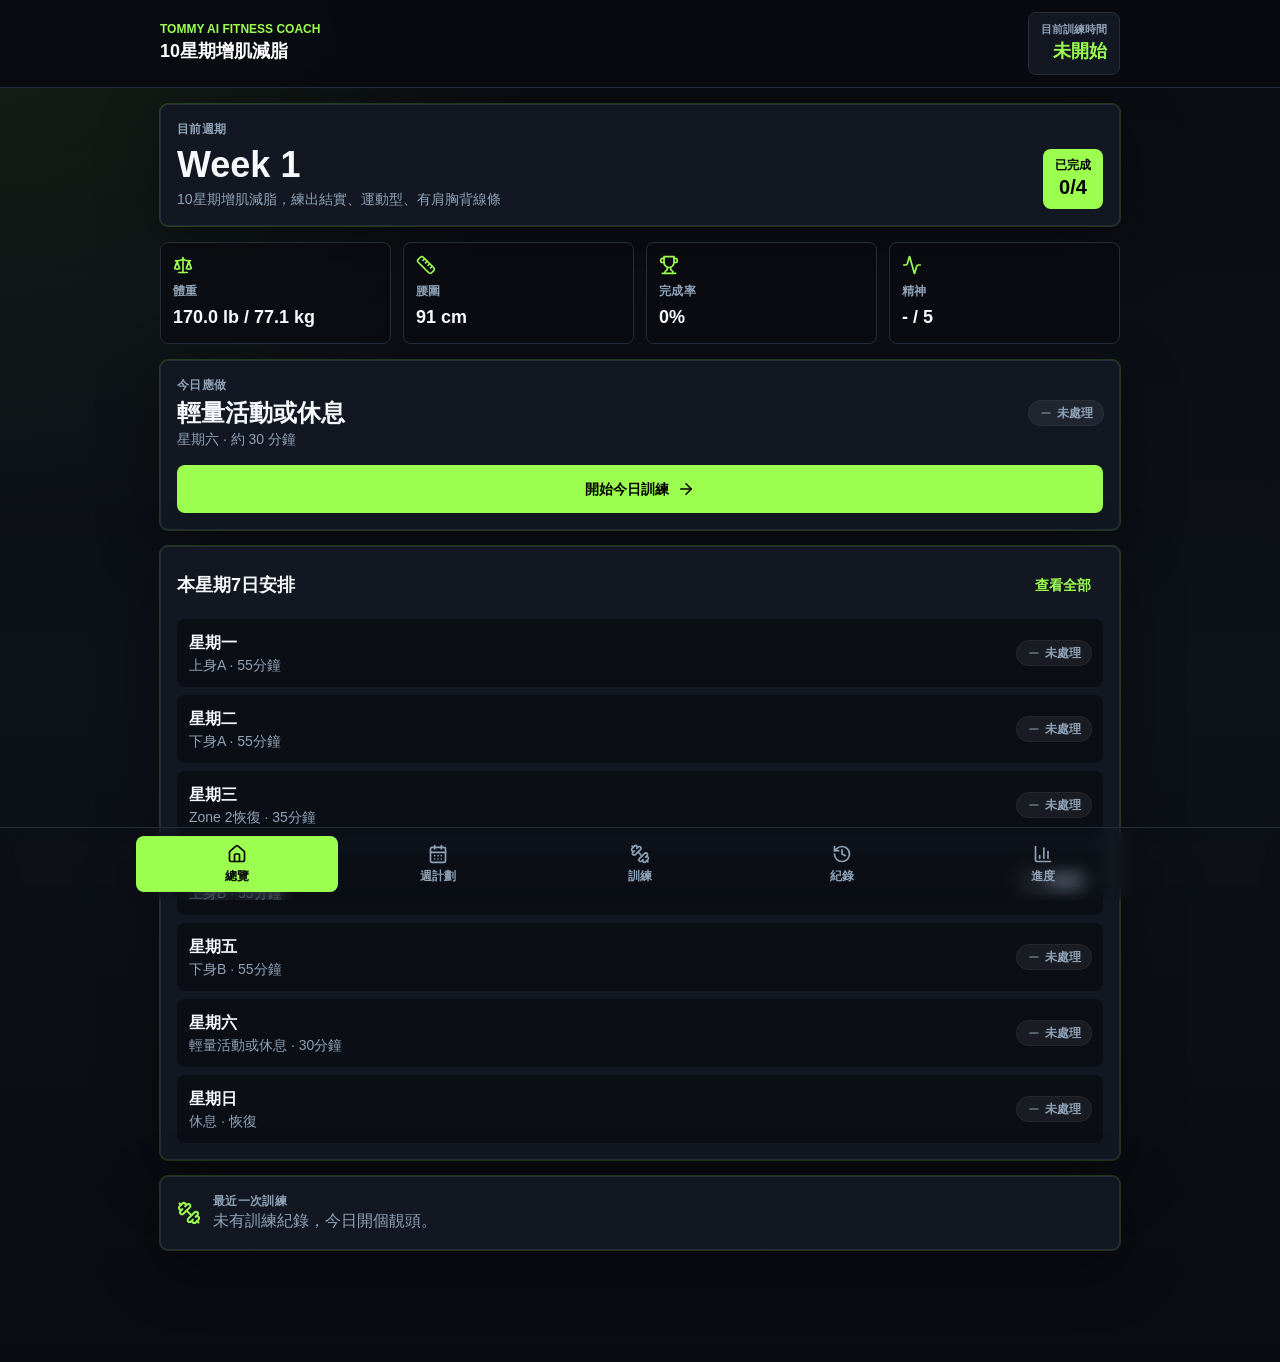
==== index.html @ ea5f0725 "Deploy Tommy AI Fitness Coach" ====
<!DOCTYPE html><html id="__next_error__"><head><meta charSet="utf-8"/><meta name="viewport" content="width=device-width, initial-scale=1"/><link rel="preload" as="script" fetchPriority="low" href="/_next/static/chunks/2uz5yjdt-r040.js"/><script src="/_next/static/chunks/0bneqg_22dmba.js" async=""></script><script src="/_next/static/chunks/0cio6w1yf64om.js" async=""></script><script src="/_next/static/chunks/3y5fb6rx3zgsy.js" async=""></script><script src="/_next/static/chunks/1cd140qaizyek.js" async=""></script><script src="/_next/static/chunks/turbopack-2ptw74b12ijmc.js" async=""></script><script src="/_next/static/chunks/02dpotjhc-8n2.js" async=""></script><script src="/_next/static/chunks/1bj5qfiddmqrp.js" async=""></script><link rel="preload" href="/_next/static/chunks/2_9sm8iqjrx6s.css" as="style"/><title>Tommy AI Fitness Coach</title><meta name="description" content="手機優先個人健身追蹤 Web App"/><script src="/_next/static/chunks/0cz1d0mv5g_q7.js" noModule=""></script></head><body><div hidden=""><!--$--><!--/$--></div><script src="/_next/static/chunks/2uz5yjdt-r040.js" id="_R_" async=""></script><script>(self.__next_f=self.__next_f||[]).push([0])</script><script>self.__next_f.push([1,"1:\"$Sreact.fragment\"\n2:I[59665,[\"/_next/static/chunks/02dpotjhc-8n2.js\",\"/_next/static/chunks/1bj5qfiddmqrp.js\"],\"AppShell\"]\n3:I[89135,[\"/_next/static/chunks/02dpotjhc-8n2.js\",\"/_next/static/chunks/1bj5qfiddmqrp.js\"],\"default\"]\n4:I[79909,[\"/_next/static/chunks/02dpotjhc-8n2.js\",\"/_next/static/chunks/1bj5qfiddmqrp.js\"],\"default\"]\n6:I[60683,[\"/_next/static/chunks/02dpotjhc-8n2.js\",\"/_next/static/chunks/1bj5qfiddmqrp.js\"],\"OutletBoundary\"]\n7:\"$Sreact.suspense\"\n9:I[60683,[\"/_next/static/chunks/02dpotjhc-8n2.js\",\"/_next/static/chunks/1bj5qfiddmqrp.js\"],\"ViewportBoundary\"]\nb:I[60683,[\"/_next/static/chunks/02dpotjhc-8n2.js\",\"/_next/static/chunks/1bj5qfiddmqrp.js\"],\"MetadataBoundary\"]\nd:I[41071,[\"/_next/static/chunks/02dpotjhc-8n2.js\",\"/_next/static/chunks/1bj5qfiddmqrp.js\"],\"default\",1]\n:HL[\"/_next/static/chunks/2_9sm8iqjrx6s.css\",\"style\"]\n"])</script><script>self.__next_f.push([1,"0:{\"P\":null,\"c\":[\"\",\"\"],\"q\":\"\",\"i\":false,\"f\":[[[\"\",{\"children\":[\"__PAGE__\",{}]},\"$undefined\",\"$undefined\",16],[[\"$\",\"$1\",\"c\",{\"children\":[[[\"$\",\"link\",\"0\",{\"rel\":\"stylesheet\",\"href\":\"/_next/static/chunks/2_9sm8iqjrx6s.css\",\"precedence\":\"next\",\"crossOrigin\":\"$undefined\",\"nonce\":\"$undefined\"}],[\"$\",\"script\",\"script-0\",{\"src\":\"/_next/static/chunks/02dpotjhc-8n2.js\",\"async\":true,\"nonce\":\"$undefined\"}],[\"$\",\"script\",\"script-1\",{\"src\":\"/_next/static/chunks/1bj5qfiddmqrp.js\",\"async\":true,\"nonce\":\"$undefined\"}]],[\"$\",\"html\",null,{\"lang\":\"zh-Hant\",\"children\":[\"$\",\"body\",null,{\"children\":[\"$\",\"$L2\",null,{\"children\":[\"$\",\"$L3\",null,{\"parallelRouterKey\":\"children\",\"error\":\"$undefined\",\"errorStyles\":\"$undefined\",\"errorScripts\":\"$undefined\",\"template\":[\"$\",\"$L4\",null,{}],\"templateStyles\":\"$undefined\",\"templateScripts\":\"$undefined\",\"notFound\":[[[\"$\",\"title\",null,{\"children\":\"404: This page could not be found.\"}],[\"$\",\"div\",null,{\"style\":{\"fontFamily\":\"system-ui,\\\"Segoe UI\\\",Roboto,Helvetica,Arial,sans-serif,\\\"Apple Color Emoji\\\",\\\"Segoe UI Emoji\\\"\",\"height\":\"100vh\",\"textAlign\":\"center\",\"display\":\"flex\",\"flexDirection\":\"column\",\"alignItems\":\"center\",\"justifyContent\":\"center\"},\"children\":[\"$\",\"div\",null,{\"children\":[[\"$\",\"style\",null,{\"dangerouslySetInnerHTML\":{\"__html\":\"body{color:#000;background:#fff;margin:0}.next-error-h1{border-right:1px solid rgba(0,0,0,.3)}@media (prefers-color-scheme:dark){body{color:#fff;background:#000}.next-error-h1{border-right:1px solid rgba(255,255,255,.3)}}\"}}],[\"$\",\"h1\",null,{\"className\":\"next-error-h1\",\"style\":{\"display\":\"inline-block\",\"margin\":\"0 20px 0 0\",\"padding\":\"0 23px 0 0\",\"fontSize\":24,\"fontWeight\":500,\"verticalAlign\":\"top\",\"lineHeight\":\"49px\"},\"children\":404}],[\"$\",\"div\",null,{\"style\":{\"display\":\"inline-block\"},\"children\":[\"$\",\"h2\",null,{\"style\":{\"fontSize\":14,\"fontWeight\":400,\"lineHeight\":\"49px\",\"margin\":0},\"children\":\"This page could not be found.\"}]}]]}]}]],[]],\"forbidden\":\"$undefined\",\"unauthorized\":\"$undefined\"}]}]}]}]]}],{\"children\":[[\"$\",\"$1\",\"c\",{\"children\":[\"$L5\",null,[\"$\",\"$L6\",null,{\"children\":[\"$\",\"$7\",null,{\"name\":\"Next.MetadataOutlet\",\"children\":\"$@8\"}]}]]}],{},null,false,null]},null,false,null],[\"$\",\"$1\",\"h\",{\"children\":[null,[\"$\",\"$L9\",null,{\"children\":\"$La\"}],[\"$\",\"div\",null,{\"hidden\":true,\"children\":[\"$\",\"$Lb\",null,{\"children\":[\"$\",\"$7\",null,{\"name\":\"Next.Metadata\",\"children\":\"$Lc\"}]}]}],null]}],false]],\"m\":\"$undefined\",\"G\":[\"$d\",[[\"$\",\"link\",\"0\",{\"rel\":\"stylesheet\",\"href\":\"/_next/static/chunks/2_9sm8iqjrx6s.css\",\"precedence\":\"next\",\"crossOrigin\":\"$undefined\",\"nonce\":\"$undefined\"}]]],\"S\":true,\"h\":null,\"s\":\"$undefined\",\"l\":\"$undefined\",\"p\":\"$undefined\",\"d\":\"$undefined\",\"b\":\"LZ58q_IT8eEqpa28aE4I2\"}\n"])</script><script>self.__next_f.push([1,"5:E{\"digest\":\"NEXT_REDIRECT;replace;/dashboard;307;\"}\n"])</script><script>self.__next_f.push([1,"a:[[\"$\",\"meta\",\"0\",{\"charSet\":\"utf-8\"}],[\"$\",\"meta\",\"1\",{\"name\":\"viewport\",\"content\":\"width=device-width, initial-scale=1\"}]]\n"])</script><script>self.__next_f.push([1,"8:null\nc:[[\"$\",\"title\",\"0\",{\"children\":\"Tommy AI Fitness Coach\"}],[\"$\",\"meta\",\"1\",{\"name\":\"description\",\"content\":\"手機優先個人健身追蹤 Web App\"}]]\n"])</script></body></html>
---- _next/static/chunks/2_9sm8iqjrx6s.css ----
*,:before,:after,::backdrop{--tw-border-spacing-x:0;--tw-border-spacing-y:0;--tw-translate-x:0;--tw-translate-y:0;--tw-rotate:0;--tw-skew-x:0;--tw-skew-y:0;--tw-scale-x:1;--tw-scale-y:1;--tw-pan-x: ;--tw-pan-y: ;--tw-pinch-zoom: ;--tw-scroll-snap-strictness:proximity;--tw-gradient-from-position: ;--tw-gradient-via-position: ;--tw-gradient-to-position: ;--tw-ordinal: ;--tw-slashed-zero: ;--tw-numeric-figure: ;--tw-numeric-spacing: ;--tw-numeric-fraction: ;--tw-ring-inset: ;--tw-ring-offset-width:0px;--tw-ring-offset-color:#fff;--tw-ring-color:#3b82f680;--tw-ring-offset-shadow:0 0 #0000;--tw-ring-shadow:0 0 #0000;--tw-shadow:0 0 #0000;--tw-shadow-colored:0 0 #0000;--tw-blur: ;--tw-brightness: ;--tw-contrast: ;--tw-grayscale: ;--tw-hue-rotate: ;--tw-invert: ;--tw-saturate: ;--tw-sepia: ;--tw-drop-shadow: ;--tw-backdrop-blur: ;--tw-backdrop-brightness: ;--tw-backdrop-contrast: ;--tw-backdrop-grayscale: ;--tw-backdrop-hue-rotate: ;--tw-backdrop-invert: ;--tw-backdrop-opacity: ;--tw-backdrop-saturate: ;--tw-backdrop-sepia: ;--tw-contain-size: ;--tw-contain-layout: ;--tw-contain-paint: ;--tw-contain-style: }*,:before,:after{box-sizing:border-box;border:0 solid #e5e7eb}:before,:after{--tw-content:""}html,:host{-webkit-text-size-adjust:100%;tab-size:4;font-feature-settings:normal;font-variation-settings:normal;-webkit-tap-highlight-color:transparent;font-family:ui-sans-serif,system-ui,sans-serif,Apple Color Emoji,Segoe UI Emoji,Segoe UI Symbol,Noto Color Emoji;line-height:1.5}body{line-height:inherit;margin:0}hr{height:0;color:inherit;border-top-width:1px}abbr:where([title]){-webkit-text-decoration:underline dotted;text-decoration:underline dotted}h1,h2,h3,h4,h5,h6{font-size:inherit;font-weight:inherit}a{color:inherit;-webkit-text-decoration:inherit;text-decoration:inherit}b,strong{font-weight:bolder}code,kbd,samp,pre{font-feature-settings:normal;font-variation-settings:normal;font-family:ui-monospace,SFMono-Regular,Menlo,Monaco,Consolas,Liberation Mono,Courier New,monospace;font-size:1em}small{font-size:80%}sub,sup{vertical-align:baseline;font-size:75%;line-height:0;position:relative}sub{bottom:-.25em}sup{top:-.5em}table{text-indent:0;border-color:inherit;border-collapse:collapse}button,input,optgroup,select,textarea{font-feature-settings:inherit;font-variation-settings:inherit;font-family:inherit;font-size:100%;font-weight:inherit;line-height:inherit;letter-spacing:inherit;color:inherit;margin:0;padding:0}button,select{text-transform:none}button,input:where([type=button]),input:where([type=reset]),input:where([type=submit]){-webkit-appearance:button;background-color:#0000;background-image:none}:-moz-focusring{outline:auto}:-moz-ui-invalid{box-shadow:none}progress{vertical-align:baseline}::-webkit-inner-spin-button{height:auto}::-webkit-outer-spin-button{height:auto}[type=search]{-webkit-appearance:textfield;outline-offset:-2px}::-webkit-search-decoration{-webkit-appearance:none}::-webkit-file-upload-button{-webkit-appearance:button;font:inherit}summary{display:list-item}blockquote,dl,dd,h1,h2,h3,h4,h5,h6,hr,figure,p,pre{margin:0}fieldset{margin:0;padding:0}legend{padding:0}ol,ul,menu{margin:0;padding:0;list-style:none}dialog{padding:0}textarea{resize:vertical}input::-moz-placeholder{opacity:1;color:#9ca3af}textarea::-moz-placeholder{opacity:1;color:#9ca3af}input::placeholder,textarea::placeholder{opacity:1;color:#9ca3af}button,[role=button]{cursor:pointer}:disabled{cursor:default}img,svg,video,canvas,audio,iframe,embed,object{vertical-align:middle;display:block}img,video{max-width:100%;height:auto}[hidden]:where(:not([hidden=until-found])){display:none}.screen{width:100%;max-width:64rem;min-height:100vh;margin-left:auto;margin-right:auto;padding:1rem 1rem 7rem}@media (min-width:640px){.screen{padding-left:1.5rem;padding-right:1.5rem}}@media (min-width:1024px){.screen{padding-left:2rem;padding-right:2rem}}.panel{--tw-border-opacity:1;border-width:1px;border-color:rgb(37 45 58/var(--tw-border-opacity,1));--tw-bg-opacity:1;background-color:rgb(18 23 34/var(--tw-bg-opacity,1));--tw-shadow:0 0 0 1px #9cff4f2e, 0 18px 60px #00000061;--tw-shadow-colored:0 0 0 1px var(--tw-shadow-color), 0 18px 60px var(--tw-shadow-color);box-shadow:var(--tw-ring-offset-shadow,0 0 #0000), var(--tw-ring-shadow,0 0 #0000), var(--tw-shadow);border-radius:.5rem;padding:1rem}.soft-panel{--tw-border-opacity:1;border-width:1px;border-color:rgb(37 45 58/var(--tw-border-opacity,1));background-color:#ffffff0b;border-radius:.5rem;padding:1rem}.btn-primary{border-radius:.5rem;justify-content:center;align-items:center;gap:.5rem;min-height:3rem;padding:.75rem 1rem;font-size:.875rem;font-weight:700;line-height:1.25rem;transition-property:color,background-color,border-color,text-decoration-color,fill,stroke,opacity,box-shadow,transform,filter,-webkit-backdrop-filter,backdrop-filter;transition-duration:.15s;transition-timing-function:cubic-bezier(.4,0,.2,1);display:inline-flex}.btn-primary:active{--tw-scale-x:.99;--tw-scale-y:.99;transform:translate(var(--tw-translate-x), var(--tw-translate-y)) rotate(var(--tw-rotate)) skewX(var(--tw-skew-x)) skewY(var(--tw-skew-y)) scaleX(var(--tw-scale-x)) scaleY(var(--tw-scale-y))}.btn-primary:disabled{cursor:not-allowed;opacity:.5}.btn-primary{--tw-bg-opacity:1;background-color:rgb(156 255 79/var(--tw-bg-opacity,1));--tw-text-opacity:1;color:rgb(0 0 0/var(--tw-text-opacity,1))}.btn-primary:hover{--tw-bg-opacity:1;background-color:rgb(183 255 122/var(--tw-bg-opacity,1))}.btn-secondary{border-radius:.5rem;justify-content:center;align-items:center;gap:.5rem;min-height:3rem;padding:.75rem 1rem;font-size:.875rem;font-weight:700;line-height:1.25rem;transition-property:color,background-color,border-color,text-decoration-color,fill,stroke,opacity,box-shadow,transform,filter,-webkit-backdrop-filter,backdrop-filter;transition-duration:.15s;transition-timing-function:cubic-bezier(.4,0,.2,1);display:inline-flex}.btn-secondary:active{--tw-scale-x:.99;--tw-scale-y:.99;transform:translate(var(--tw-translate-x), var(--tw-translate-y)) rotate(var(--tw-rotate)) skewX(var(--tw-skew-x)) skewY(var(--tw-skew-y)) scaleX(var(--tw-scale-x)) scaleY(var(--tw-scale-y))}.btn-secondary:disabled{cursor:not-allowed;opacity:.5}.btn-secondary{--tw-border-opacity:1;border-width:1px;border-color:rgb(37 45 58/var(--tw-border-opacity,1));--tw-text-opacity:1;color:rgb(255 255 255/var(--tw-text-opacity,1));background-color:#ffffff0f}.btn-secondary:hover{background-color:#ffffff1a}.btn-danger{border-radius:.5rem;justify-content:center;align-items:center;gap:.5rem;min-height:3rem;padding:.75rem 1rem;font-size:.875rem;font-weight:700;line-height:1.25rem;transition-property:color,background-color,border-color,text-decoration-color,fill,stroke,opacity,box-shadow,transform,filter,-webkit-backdrop-filter,backdrop-filter;transition-duration:.15s;transition-timing-function:cubic-bezier(.4,0,.2,1);display:inline-flex}.btn-danger:active{--tw-scale-x:.99;--tw-scale-y:.99;transform:translate(var(--tw-translate-x), var(--tw-translate-y)) rotate(var(--tw-rotate)) skewX(var(--tw-skew-x)) skewY(var(--tw-skew-y)) scaleX(var(--tw-scale-x)) scaleY(var(--tw-scale-y))}.btn-danger:disabled{cursor:not-allowed;opacity:.5}.btn-danger{--tw-text-opacity:1;color:rgb(254 202 202/var(--tw-text-opacity,1));--tw-ring-offset-shadow:var(--tw-ring-inset) 0 0 0 var(--tw-ring-offset-width) var(--tw-ring-offset-color);--tw-ring-shadow:var(--tw-ring-inset) 0 0 0 calc(1px + var(--tw-ring-offset-width)) var(--tw-ring-color);box-shadow:var(--tw-ring-offset-shadow), var(--tw-ring-shadow), var(--tw-shadow,0 0 #0000);--tw-ring-color:#ef44444d;background-color:#ef444426}.btn-danger:hover{background-color:#ef444440}.field{--tw-border-opacity:1;border-width:1px;border-color:rgb(37 45 58/var(--tw-border-opacity,1));--tw-bg-opacity:1;background-color:rgb(9 11 16/var(--tw-bg-opacity,1));outline-offset:2px;border-radius:.5rem;outline:2px solid #0000;width:100%;padding:.75rem;font-size:1rem;line-height:1.5rem}.field:focus{--tw-border-opacity:1;border-color:rgb(156 255 79/var(--tw-border-opacity,1))}.label{text-transform:uppercase;letter-spacing:.025em;--tw-text-opacity:1;color:rgb(143 163 184/var(--tw-text-opacity,1));font-size:.75rem;font-weight:700;line-height:1rem}.stat{--tw-border-opacity:1;border-width:1px;border-color:rgb(37 45 58/var(--tw-border-opacity,1));background-color:#090b10b3;border-radius:.5rem;padding:.75rem}.fixed{position:fixed}.sticky{position:sticky}.inset-0{inset:0}.inset-x-0{left:0;right:0}.bottom-0{bottom:0}.top-0{top:0}.z-40{z-index:40}.z-50{z-index:50}.z-\[80\]{z-index:80}.mx-auto{margin-left:auto;margin-right:auto}.mb-2{margin-bottom:.5rem}.mb-3{margin-bottom:.75rem}.mb-4{margin-bottom:1rem}.mt-1{margin-top:.25rem}.mt-2{margin-top:.5rem}.mt-3{margin-top:.75rem}.mt-4{margin-top:1rem}.block{display:block}.flex{display:flex}.inline-flex{display:inline-flex}.grid{display:grid}.h-5{height:1.25rem}.h-6{height:1.5rem}.h-64{height:16rem}.min-h-11{min-height:2.75rem}.min-h-12{min-height:3rem}.min-h-14{min-height:3.5rem}.min-h-28{min-height:7rem}.w-5{width:1.25rem}.w-6{width:1.5rem}.w-full{width:100%}.min-w-0{min-width:0}.min-w-11{min-width:2.75rem}.max-w-5xl{max-width:64rem}.max-w-sm{max-width:24rem}.rotate-180{--tw-rotate:180deg;transform:translate(var(--tw-translate-x), var(--tw-translate-y)) rotate(var(--tw-rotate)) skewX(var(--tw-skew-x)) skewY(var(--tw-skew-y)) scaleX(var(--tw-scale-x)) scaleY(var(--tw-scale-y))}.grid-cols-2{grid-template-columns:repeat(2,minmax(0,1fr))}.grid-cols-3{grid-template-columns:repeat(3,minmax(0,1fr))}.grid-cols-5{grid-template-columns:repeat(5,minmax(0,1fr))}.grid-cols-\[48px_1fr_48px\]{grid-template-columns:48px 1fr 48px}.flex-col{flex-direction:column}.items-start{align-items:flex-start}.items-end{align-items:flex-end}.items-center{align-items:center}.justify-center{justify-content:center}.justify-between{justify-content:space-between}.gap-1{gap:.25rem}.gap-2{gap:.5rem}.gap-3{gap:.75rem}.space-y-2>:not([hidden])~:not([hidden]){--tw-space-y-reverse:0;margin-top:calc(.5rem * calc(1 - var(--tw-space-y-reverse)));margin-bottom:calc(.5rem * var(--tw-space-y-reverse))}.space-y-3>:not([hidden])~:not([hidden]){--tw-space-y-reverse:0;margin-top:calc(.75rem * calc(1 - var(--tw-space-y-reverse)));margin-bottom:calc(.75rem * var(--tw-space-y-reverse))}.space-y-4>:not([hidden])~:not([hidden]){--tw-space-y-reverse:0;margin-top:calc(1rem * calc(1 - var(--tw-space-y-reverse)));margin-bottom:calc(1rem * var(--tw-space-y-reverse))}.overflow-hidden{overflow:hidden}.rounded-full{border-radius:9999px}.rounded-lg{border-radius:.5rem}.border{border-width:1px}.border-b{border-bottom-width:1px}.border-l{border-left-width:1px}.border-r{border-right-width:1px}.border-t{border-top-width:1px}.border-line{--tw-border-opacity:1;border-color:rgb(37 45 58/var(--tw-border-opacity,1))}.bg-acid{--tw-bg-opacity:1;background-color:rgb(156 255 79/var(--tw-bg-opacity,1))}.bg-black\/70{background-color:#000000b3}.bg-coal{--tw-bg-opacity:1;background-color:rgb(9 11 16/var(--tw-bg-opacity,1))}.bg-coal\/70{background-color:#090b10b3}.bg-coal\/95{background-color:#090b10f2}.bg-green-500\/15{background-color:#22c55e26}.bg-panel{--tw-bg-opacity:1;background-color:rgb(18 23 34/var(--tw-bg-opacity,1))}.bg-red-500\/15{background-color:#ef444426}.bg-transparent{background-color:#0000}.bg-white\/\[0\.06\]{background-color:#ffffff0f}.p-2{padding:.5rem}.p-3{padding:.75rem}.p-4{padding:1rem}.px-2{padding-left:.5rem;padding-right:.5rem}.px-2\.5{padding-left:.625rem;padding-right:.625rem}.px-3{padding-left:.75rem;padding-right:.75rem}.px-4{padding-left:1rem;padding-right:1rem}.py-1{padding-top:.25rem;padding-bottom:.25rem}.py-2{padding-top:.5rem;padding-bottom:.5rem}.py-3{padding-top:.75rem;padding-bottom:.75rem}.pt-4{padding-top:1rem}.text-left{text-align:left}.text-center{text-align:center}.text-right{text-align:right}.font-mono{font-family:ui-monospace,SFMono-Regular,Menlo,Monaco,Consolas,Liberation Mono,Courier New,monospace}.text-2xl{font-size:1.5rem;line-height:2rem}.text-3xl{font-size:1.875rem;line-height:2.25rem}.text-4xl{font-size:2.25rem;line-height:2.5rem}.text-\[11px\]{font-size:11px}.text-base{font-size:1rem;line-height:1.5rem}.text-lg{font-size:1.125rem;line-height:1.75rem}.text-sm{font-size:.875rem;line-height:1.25rem}.text-xl{font-size:1.25rem;line-height:1.75rem}.text-xs{font-size:.75rem;line-height:1rem}.font-black{font-weight:900}.font-bold{font-weight:700}.uppercase{text-transform:uppercase}.text-acid{--tw-text-opacity:1;color:rgb(156 255 79/var(--tw-text-opacity,1))}.text-black{--tw-text-opacity:1;color:rgb(0 0 0/var(--tw-text-opacity,1))}.text-green-200{--tw-text-opacity:1;color:rgb(187 247 208/var(--tw-text-opacity,1))}.text-green-300{--tw-text-opacity:1;color:rgb(134 239 172/var(--tw-text-opacity,1))}.text-red-200{--tw-text-opacity:1;color:rgb(254 202 202/var(--tw-text-opacity,1))}.text-red-300{--tw-text-opacity:1;color:rgb(252 165 165/var(--tw-text-opacity,1))}.text-steel{--tw-text-opacity:1;color:rgb(143 163 184/var(--tw-text-opacity,1))}.text-white{--tw-text-opacity:1;color:rgb(255 255 255/var(--tw-text-opacity,1))}.accent-\[\#9cff4f\]{accent-color:#9cff4f}.shadow-glow{--tw-shadow:0 0 0 1px #9cff4f2e, 0 18px 60px #00000061;--tw-shadow-colored:0 0 0 1px var(--tw-shadow-color), 0 18px 60px var(--tw-shadow-color);box-shadow:var(--tw-ring-offset-shadow,0 0 #0000), var(--tw-ring-shadow,0 0 #0000), var(--tw-shadow)}.outline-none{outline-offset:2px;outline:2px solid #0000}.ring-1{--tw-ring-offset-shadow:var(--tw-ring-inset) 0 0 0 var(--tw-ring-offset-width) var(--tw-ring-offset-color);--tw-ring-shadow:var(--tw-ring-inset) 0 0 0 calc(1px + var(--tw-ring-offset-width)) var(--tw-ring-color);box-shadow:var(--tw-ring-offset-shadow), var(--tw-ring-shadow), var(--tw-shadow,0 0 #0000)}.ring-green-400\/30{--tw-ring-color:#4ade804d}.ring-red-400\/30{--tw-ring-color:#f871714d}.ring-white\/10{--tw-ring-color:#ffffff1a}.filter{filter:var(--tw-blur) var(--tw-brightness) var(--tw-contrast) var(--tw-grayscale) var(--tw-hue-rotate) var(--tw-invert) var(--tw-saturate) var(--tw-sepia) var(--tw-drop-shadow)}.backdrop-blur{--tw-backdrop-blur:blur(8px);-webkit-backdrop-filter:var(--tw-backdrop-blur) var(--tw-backdrop-brightness) var(--tw-backdrop-contrast) var(--tw-backdrop-grayscale) var(--tw-backdrop-hue-rotate) var(--tw-backdrop-invert) var(--tw-backdrop-opacity) var(--tw-backdrop-saturate) var(--tw-backdrop-sepia);backdrop-filter:var(--tw-backdrop-blur) var(--tw-backdrop-brightness) var(--tw-backdrop-contrast) var(--tw-backdrop-grayscale) var(--tw-backdrop-hue-rotate) var(--tw-backdrop-invert) var(--tw-backdrop-opacity) var(--tw-backdrop-saturate) var(--tw-backdrop-sepia)}.transition{transition-property:color,background-color,border-color,text-decoration-color,fill,stroke,opacity,box-shadow,transform,filter,-webkit-backdrop-filter,backdrop-filter;transition-duration:.15s;transition-timing-function:cubic-bezier(.4,0,.2,1)}:root{--lightningcss-light: ;--lightningcss-dark:initial;color-scheme:dark}*{box-sizing:border-box}body{color:#f6f8fb;background:radial-gradient(circle at 0 0,#9cff4f14,#0000 34rem),linear-gradient(#090b10 0%,#0e1219 50%,#090b10 100%);min-height:100vh;margin:0;font-family:Arial,Helvetica,sans-serif}button,input,select,textarea{font:inherit}input,textarea,select{--lightningcss-light: ;--lightningcss-dark:initial;color-scheme:dark}.focus\:text-acid:focus{--tw-text-opacity:1;color:rgb(156 255 79/var(--tw-text-opacity,1))}@media (min-width:640px){.sm\:items-center{align-items:center}.sm\:justify-center{justify-content:center}.sm\:px-6{padding-left:1.5rem;padding-right:1.5rem}}@media (min-width:768px){.md\:grid-cols-4{grid-template-columns:repeat(4,minmax(0,1fr))}}@media (min-width:1024px){.lg\:px-8{padding-left:2rem;padding-right:2rem}}
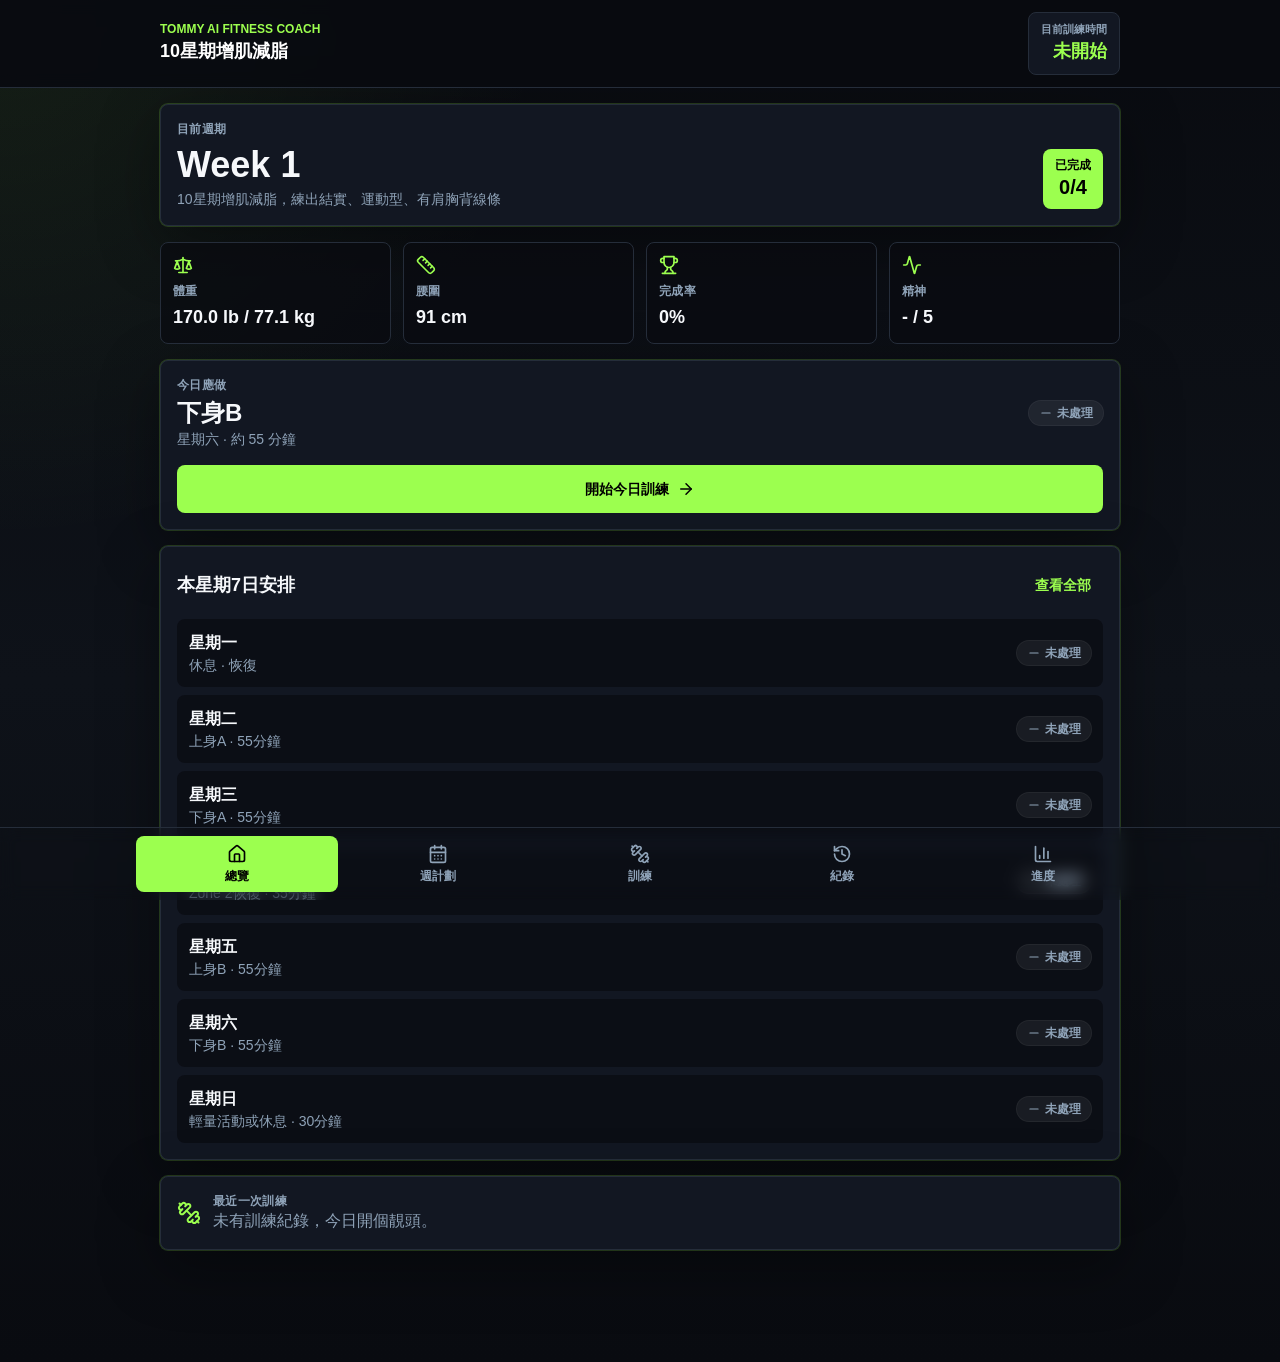
==== commit 6d10e7cb: "Update weekly plan and app icon" ====
--- a/index.html
+++ b/index.html
@@ -1 +1 @@
-<!DOCTYPE html><html id="__next_error__"><head><meta charSet="utf-8"/><meta name="viewport" content="width=device-width, initial-scale=1"/><link rel="preload" as="script" fetchPriority="low" href="/_next/static/chunks/2uz5yjdt-r040.js"/><script src="/_next/static/chunks/0bneqg_22dmba.js" async=""></script><script src="/_next/static/chunks/0cio6w1yf64om.js" async=""></script><script src="/_next/static/chunks/3y5fb6rx3zgsy.js" async=""></script><script src="/_next/static/chunks/1cd140qaizyek.js" async=""></script><script src="/_next/static/chunks/turbopack-2ptw74b12ijmc.js" async=""></script><script src="/_next/static/chunks/02dpotjhc-8n2.js" async=""></script><script src="/_next/static/chunks/1bj5qfiddmqrp.js" async=""></script><link rel="preload" href="/_next/static/chunks/2_9sm8iqjrx6s.css" as="style"/><title>Tommy AI Fitness Coach</title><meta name="description" content="手機優先個人健身追蹤 Web App"/><script src="/_next/static/chunks/0cz1d0mv5g_q7.js" noModule=""></script></head><body><div hidden=""><!--$--><!--/$--></div><script src="/_next/static/chunks/2uz5yjdt-r040.js" id="_R_" async=""></script><script>(self.__next_f=self.__next_f||[]).push([0])</script><script>self.__next_f.push([1,"1:\"$Sreact.fragment\"\n2:I[59665,[\"/_next/static/chunks/02dpotjhc-8n2.js\",\"/_next/static/chunks/1bj5qfiddmqrp.js\"],\"AppShell\"]\n3:I[89135,[\"/_next/static/chunks/02dpotjhc-8n2.js\",\"/_next/static/chunks/1bj5qfiddmqrp.js\"],\"default\"]\n4:I[79909,[\"/_next/static/chunks/02dpotjhc-8n2.js\",\"/_next/static/chunks/1bj5qfiddmqrp.js\"],\"default\"]\n6:I[60683,[\"/_next/static/chunks/02dpotjhc-8n2.js\",\"/_next/static/chunks/1bj5qfiddmqrp.js\"],\"OutletBoundary\"]\n7:\"$Sreact.suspense\"\n9:I[60683,[\"/_next/static/chunks/02dpotjhc-8n2.js\",\"/_next/static/chunks/1bj5qfiddmqrp.js\"],\"ViewportBoundary\"]\nb:I[60683,[\"/_next/static/chunks/02dpotjhc-8n2.js\",\"/_next/static/chunks/1bj5qfiddmqrp.js\"],\"MetadataBoundary\"]\nd:I[41071,[\"/_next/static/chunks/02dpotjhc-8n2.js\",\"/_next/static/chunks/1bj5qfiddmqrp.js\"],\"default\",1]\n:HL[\"/_next/static/chunks/2_9sm8iqjrx6s.css\",\"style\"]\n"])</script><script>self.__next_f.push([1,"0:{\"P\":null,\"c\":[\"\",\"\"],\"q\":\"\",\"i\":false,\"f\":[[[\"\",{\"children\":[\"__PAGE__\",{}]},\"$undefined\",\"$undefined\",16],[[\"$\",\"$1\",\"c\",{\"children\":[[[\"$\",\"link\",\"0\",{\"rel\":\"stylesheet\",\"href\":\"/_next/static/chunks/2_9sm8iqjrx6s.css\",\"precedence\":\"next\",\"crossOrigin\":\"$undefined\",\"nonce\":\"$undefined\"}],[\"$\",\"script\",\"script-0\",{\"src\":\"/_next/static/chunks/02dpotjhc-8n2.js\",\"async\":true,\"nonce\":\"$undefined\"}],[\"$\",\"script\",\"script-1\",{\"src\":\"/_next/static/chunks/1bj5qfiddmqrp.js\",\"async\":true,\"nonce\":\"$undefined\"}]],[\"$\",\"html\",null,{\"lang\":\"zh-Hant\",\"children\":[\"$\",\"body\",null,{\"children\":[\"$\",\"$L2\",null,{\"children\":[\"$\",\"$L3\",null,{\"parallelRouterKey\":\"children\",\"error\":\"$undefined\",\"errorStyles\":\"$undefined\",\"errorScripts\":\"$undefined\",\"template\":[\"$\",\"$L4\",null,{}],\"templateStyles\":\"$undefined\",\"templateScripts\":\"$undefined\",\"notFound\":[[[\"$\",\"title\",null,{\"children\":\"404: This page could not be found.\"}],[\"$\",\"div\",null,{\"style\":{\"fontFamily\":\"system-ui,\\\"Segoe UI\\\",Roboto,Helvetica,Arial,sans-serif,\\\"Apple Color Emoji\\\",\\\"Segoe UI Emoji\\\"\",\"height\":\"100vh\",\"textAlign\":\"center\",\"display\":\"flex\",\"flexDirection\":\"column\",\"alignItems\":\"center\",\"justifyContent\":\"center\"},\"children\":[\"$\",\"div\",null,{\"children\":[[\"$\",\"style\",null,{\"dangerouslySetInnerHTML\":{\"__html\":\"body{color:#000;background:#fff;margin:0}.next-error-h1{border-right:1px solid rgba(0,0,0,.3)}@media (prefers-color-scheme:dark){body{color:#fff;background:#000}.next-error-h1{border-right:1px solid rgba(255,255,255,.3)}}\"}}],[\"$\",\"h1\",null,{\"className\":\"next-error-h1\",\"style\":{\"display\":\"inline-block\",\"margin\":\"0 20px 0 0\",\"padding\":\"0 23px 0 0\",\"fontSize\":24,\"fontWeight\":500,\"verticalAlign\":\"top\",\"lineHeight\":\"49px\"},\"children\":404}],[\"$\",\"div\",null,{\"style\":{\"display\":\"inline-block\"},\"children\":[\"$\",\"h2\",null,{\"style\":{\"fontSize\":14,\"fontWeight\":400,\"lineHeight\":\"49px\",\"margin\":0},\"children\":\"This page could not be found.\"}]}]]}]}]],[]],\"forbidden\":\"$undefined\",\"unauthorized\":\"$undefined\"}]}]}]}]]}],{\"children\":[[\"$\",\"$1\",\"c\",{\"children\":[\"$L5\",null,[\"$\",\"$L6\",null,{\"children\":[\"$\",\"$7\",null,{\"name\":\"Next.MetadataOutlet\",\"children\":\"$@8\"}]}]]}],{},null,false,null]},null,false,null],[\"$\",\"$1\",\"h\",{\"children\":[null,[\"$\",\"$L9\",null,{\"children\":\"$La\"}],[\"$\",\"div\",null,{\"hidden\":true,\"children\":[\"$\",\"$Lb\",null,{\"children\":[\"$\",\"$7\",null,{\"name\":\"Next.Metadata\",\"children\":\"$Lc\"}]}]}],null]}],false]],\"m\":\"$undefined\",\"G\":[\"$d\",[[\"$\",\"link\",\"0\",{\"rel\":\"stylesheet\",\"href\":\"/_next/static/chunks/2_9sm8iqjrx6s.css\",\"precedence\":\"next\",\"crossOrigin\":\"$undefined\",\"nonce\":\"$undefined\"}]]],\"S\":true,\"h\":null,\"s\":\"$undefined\",\"l\":\"$undefined\",\"p\":\"$undefined\",\"d\":\"$undefined\",\"b\":\"LZ58q_IT8eEqpa28aE4I2\"}\n"])</script><script>self.__next_f.push([1,"5:E{\"digest\":\"NEXT_REDIRECT;replace;/dashboard;307;\"}\n"])</script><script>self.__next_f.push([1,"a:[[\"$\",\"meta\",\"0\",{\"charSet\":\"utf-8\"}],[\"$\",\"meta\",\"1\",{\"name\":\"viewport\",\"content\":\"width=device-width, initial-scale=1\"}]]\n"])</script><script>self.__next_f.push([1,"8:null\nc:[[\"$\",\"title\",\"0\",{\"children\":\"Tommy AI Fitness Coach\"}],[\"$\",\"meta\",\"1\",{\"name\":\"description\",\"content\":\"手機優先個人健身追蹤 Web App\"}]]\n"])</script></body></html>+<!DOCTYPE html><html id="__next_error__"><head><meta charSet="utf-8"/><meta name="viewport" content="width=device-width, initial-scale=1"/><link rel="preload" as="script" fetchPriority="low" href="/_next/static/chunks/2uz5yjdt-r040.js"/><script src="/_next/static/chunks/0bneqg_22dmba.js" async=""></script><script src="/_next/static/chunks/0cio6w1yf64om.js" async=""></script><script src="/_next/static/chunks/3y5fb6rx3zgsy.js" async=""></script><script src="/_next/static/chunks/1cd140qaizyek.js" async=""></script><script src="/_next/static/chunks/turbopack-2ptw74b12ijmc.js" async=""></script><script src="/_next/static/chunks/02dpotjhc-8n2.js" async=""></script><script src="/_next/static/chunks/1bj5qfiddmqrp.js" async=""></script><link rel="preload" href="/_next/static/chunks/2_9sm8iqjrx6s.css" as="style"/><title>Tommy AI Fitness Coach</title><meta name="description" content="手機優先個人健身追蹤 Web App"/><meta name="application-name" content="Tommy AI Fitness Coach"/><link rel="manifest" href="/manifest.webmanifest"/><meta name="mobile-web-app-capable" content="yes"/><meta name="apple-mobile-web-app-title" content="Tommy Fitness"/><meta name="apple-mobile-web-app-status-bar-style" content="black-translucent"/><link rel="icon" href="/icon.svg" type="image/svg+xml"/><link rel="icon" href="/icon-192.png" sizes="192x192" type="image/png"/><link rel="icon" href="/icon-512.png" sizes="512x512" type="image/png"/><link rel="apple-touch-icon" href="/apple-touch-icon.png" sizes="180x180" type="image/png"/><script src="/_next/static/chunks/0cz1d0mv5g_q7.js" noModule=""></script></head><body><div hidden=""><!--$--><!--/$--></div><script src="/_next/static/chunks/2uz5yjdt-r040.js" id="_R_" async=""></script><script>(self.__next_f=self.__next_f||[]).push([0])</script><script>self.__next_f.push([1,"1:\"$Sreact.fragment\"\n2:I[59665,[\"/_next/static/chunks/02dpotjhc-8n2.js\",\"/_next/static/chunks/1bj5qfiddmqrp.js\"],\"AppShell\"]\n3:I[89135,[\"/_next/static/chunks/02dpotjhc-8n2.js\",\"/_next/static/chunks/1bj5qfiddmqrp.js\"],\"default\"]\n4:I[79909,[\"/_next/static/chunks/02dpotjhc-8n2.js\",\"/_next/static/chunks/1bj5qfiddmqrp.js\"],\"default\"]\n6:I[60683,[\"/_next/static/chunks/02dpotjhc-8n2.js\",\"/_next/static/chunks/1bj5qfiddmqrp.js\"],\"OutletBoundary\"]\n7:\"$Sreact.suspense\"\n9:I[60683,[\"/_next/static/chunks/02dpotjhc-8n2.js\",\"/_next/static/chunks/1bj5qfiddmqrp.js\"],\"ViewportBoundary\"]\nb:I[60683,[\"/_next/static/chunks/02dpotjhc-8n2.js\",\"/_next/static/chunks/1bj5qfiddmqrp.js\"],\"MetadataBoundary\"]\nd:I[41071,[\"/_next/static/chunks/02dpotjhc-8n2.js\",\"/_next/static/chunks/1bj5qfiddmqrp.js\"],\"default\",1]\n:HL[\"/_next/static/chunks/2_9sm8iqjrx6s.css\",\"style\"]\n"])</script><script>self.__next_f.push([1,"0:{\"P\":null,\"c\":[\"\",\"\"],\"q\":\"\",\"i\":false,\"f\":[[[\"\",{\"children\":[\"__PAGE__\",{}]},\"$undefined\",\"$undefined\",16],[[\"$\",\"$1\",\"c\",{\"children\":[[[\"$\",\"link\",\"0\",{\"rel\":\"stylesheet\",\"href\":\"/_next/static/chunks/2_9sm8iqjrx6s.css\",\"precedence\":\"next\",\"crossOrigin\":\"$undefined\",\"nonce\":\"$undefined\"}],[\"$\",\"script\",\"script-0\",{\"src\":\"/_next/static/chunks/02dpotjhc-8n2.js\",\"async\":true,\"nonce\":\"$undefined\"}],[\"$\",\"script\",\"script-1\",{\"src\":\"/_next/static/chunks/1bj5qfiddmqrp.js\",\"async\":true,\"nonce\":\"$undefined\"}]],[\"$\",\"html\",null,{\"lang\":\"zh-Hant\",\"children\":[\"$\",\"body\",null,{\"children\":[\"$\",\"$L2\",null,{\"children\":[\"$\",\"$L3\",null,{\"parallelRouterKey\":\"children\",\"error\":\"$undefined\",\"errorStyles\":\"$undefined\",\"errorScripts\":\"$undefined\",\"template\":[\"$\",\"$L4\",null,{}],\"templateStyles\":\"$undefined\",\"templateScripts\":\"$undefined\",\"notFound\":[[[\"$\",\"title\",null,{\"children\":\"404: This page could not be found.\"}],[\"$\",\"div\",null,{\"style\":{\"fontFamily\":\"system-ui,\\\"Segoe UI\\\",Roboto,Helvetica,Arial,sans-serif,\\\"Apple Color Emoji\\\",\\\"Segoe UI Emoji\\\"\",\"height\":\"100vh\",\"textAlign\":\"center\",\"display\":\"flex\",\"flexDirection\":\"column\",\"alignItems\":\"center\",\"justifyContent\":\"center\"},\"children\":[\"$\",\"div\",null,{\"children\":[[\"$\",\"style\",null,{\"dangerouslySetInnerHTML\":{\"__html\":\"body{color:#000;background:#fff;margin:0}.next-error-h1{border-right:1px solid rgba(0,0,0,.3)}@media (prefers-color-scheme:dark){body{color:#fff;background:#000}.next-error-h1{border-right:1px solid rgba(255,255,255,.3)}}\"}}],[\"$\",\"h1\",null,{\"className\":\"next-error-h1\",\"style\":{\"display\":\"inline-block\",\"margin\":\"0 20px 0 0\",\"padding\":\"0 23px 0 0\",\"fontSize\":24,\"fontWeight\":500,\"verticalAlign\":\"top\",\"lineHeight\":\"49px\"},\"children\":404}],[\"$\",\"div\",null,{\"style\":{\"display\":\"inline-block\"},\"children\":[\"$\",\"h2\",null,{\"style\":{\"fontSize\":14,\"fontWeight\":400,\"lineHeight\":\"49px\",\"margin\":0},\"children\":\"This page could not be found.\"}]}]]}]}]],[]],\"forbidden\":\"$undefined\",\"unauthorized\":\"$undefined\"}]}]}]}]]}],{\"children\":[[\"$\",\"$1\",\"c\",{\"children\":[\"$L5\",null,[\"$\",\"$L6\",null,{\"children\":[\"$\",\"$7\",null,{\"name\":\"Next.MetadataOutlet\",\"children\":\"$@8\"}]}]]}],{},null,false,null]},null,false,null],[\"$\",\"$1\",\"h\",{\"children\":[null,[\"$\",\"$L9\",null,{\"children\":\"$La\"}],[\"$\",\"div\",null,{\"hidden\":true,\"children\":[\"$\",\"$Lb\",null,{\"children\":[\"$\",\"$7\",null,{\"name\":\"Next.Metadata\",\"children\":\"$Lc\"}]}]}],null]}],false]],\"m\":\"$undefined\",\"G\":[\"$d\",[[\"$\",\"link\",\"0\",{\"rel\":\"stylesheet\",\"href\":\"/_next/static/chunks/2_9sm8iqjrx6s.css\",\"precedence\":\"next\",\"crossOrigin\":\"$undefined\",\"nonce\":\"$undefined\"}]]],\"S\":true,\"h\":null,\"s\":\"$undefined\",\"l\":\"$undefined\",\"p\":\"$undefined\",\"d\":\"$undefined\",\"b\":\"jae1DnFvxKPDfnWBE4uaW\"}\n"])</script><script>self.__next_f.push([1,"5:E{\"digest\":\"NEXT_REDIRECT;replace;/dashboard;307;\"}\n"])</script><script>self.__next_f.push([1,"a:[[\"$\",\"meta\",\"0\",{\"charSet\":\"utf-8\"}],[\"$\",\"meta\",\"1\",{\"name\":\"viewport\",\"content\":\"width=device-width, initial-scale=1\"}]]\n"])</script><script>self.__next_f.push([1,"e:I[414,[\"/_next/static/chunks/02dpotjhc-8n2.js\",\"/_next/static/chunks/1bj5qfiddmqrp.js\"],\"IconMark\"]\n8:null\nc:[[\"$\",\"title\",\"0\",{\"children\":\"Tommy AI Fitness Coach\"}],[\"$\",\"meta\",\"1\",{\"name\":\"description\",\"content\":\"手機優先個人健身追蹤 Web App\"}],[\"$\",\"meta\",\"2\",{\"name\":\"application-name\",\"content\":\"Tommy AI Fitness Coach\"}],[\"$\",\"link\",\"3\",{\"rel\":\"manifest\",\"href\":\"/manifest.webmanifest\",\"crossOrigin\":\"$undefined\"}],[\"$\",\"meta\",\"4\",{\"name\":\"mobile-web-app-capable\",\"content\":\"yes\"}],[\"$\",\"meta\",\"5\",{\"name\":\"apple-mobile-web-app-title\",\"content\":\"Tommy Fitness\"}],[\"$\",\"meta\",\"6\",{\"name\":\"apple-mobile-web-app-status-bar-style\",\"content\":\"black-translucent\"}],[\"$\",\"link\",\"7\",{\"rel\":\"icon\",\"href\":\"/icon.svg\",\"type\":\"image/svg+xml\"}],[\"$\",\"link\",\"8\",{\"rel\":\"icon\",\"href\":\"/icon-192.png\",\"sizes\":\"192x192\",\"type\":\"image/png\"}],[\"$\",\"link\",\"9\",{\"rel\":\"icon\",\"href\":\"/icon-512.png\",\"sizes\":\"512x512\",\"type\":\"image/png\"}],[\"$\",\"link\",\"10\",{\"rel\":\"apple-touch-icon\",\"href\":\"/apple-touch-icon.png\",\"sizes\":\"180x180\",\"type\":\"image/png\"}],[\"$\",\"$Le\",\"11\",{}]]\n"])</script></body></html>
